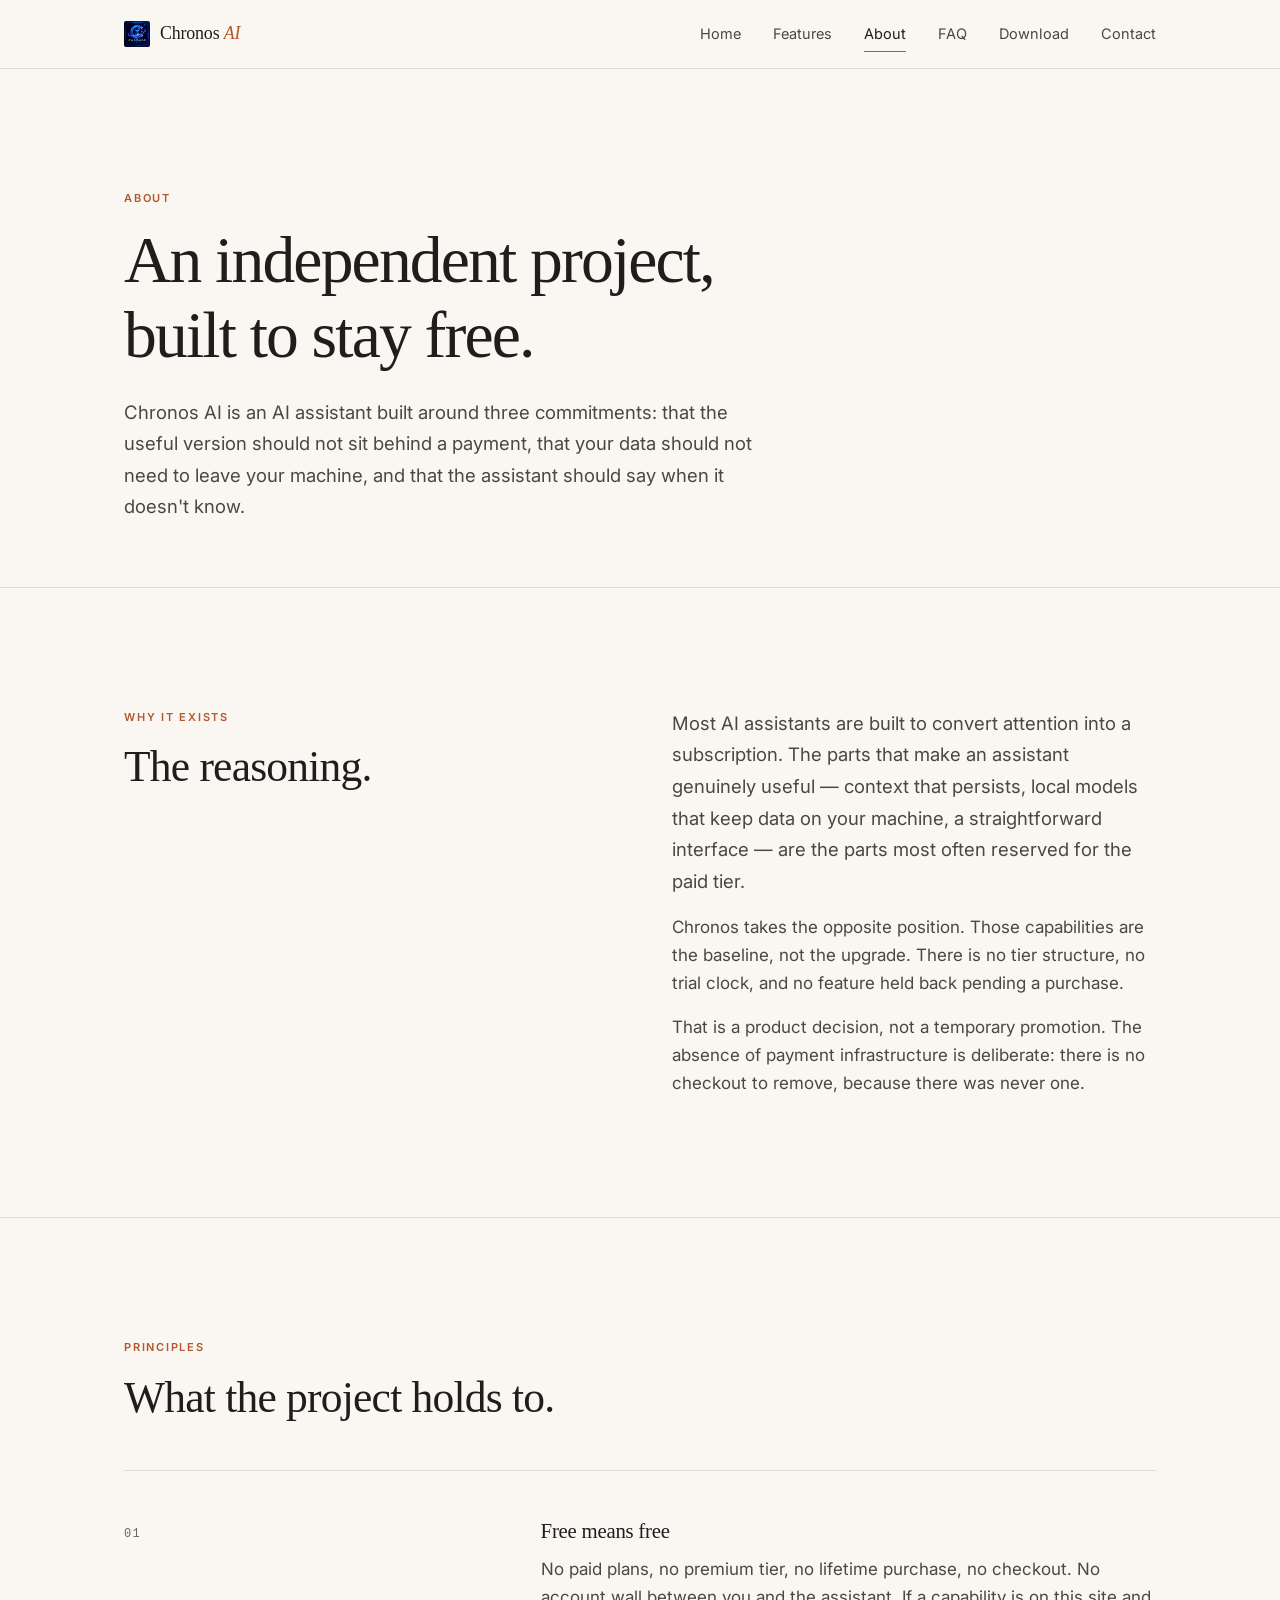
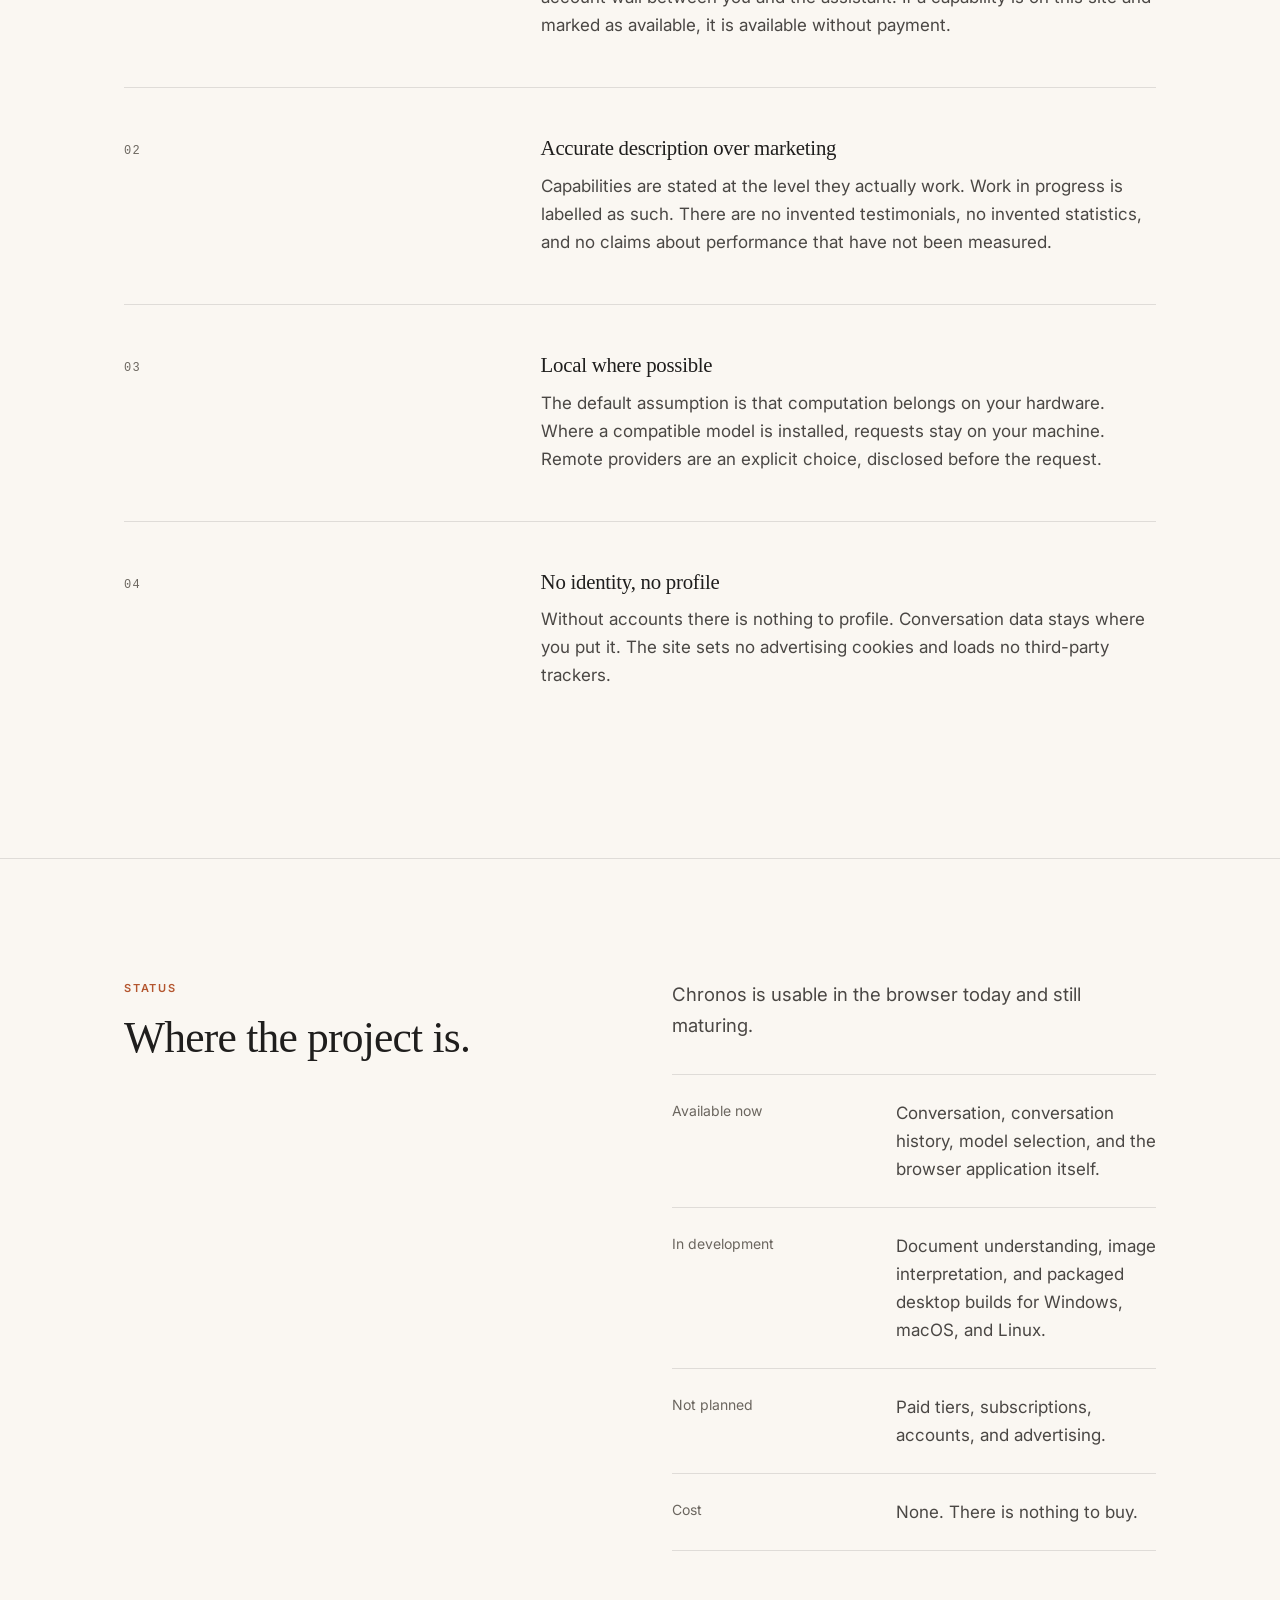
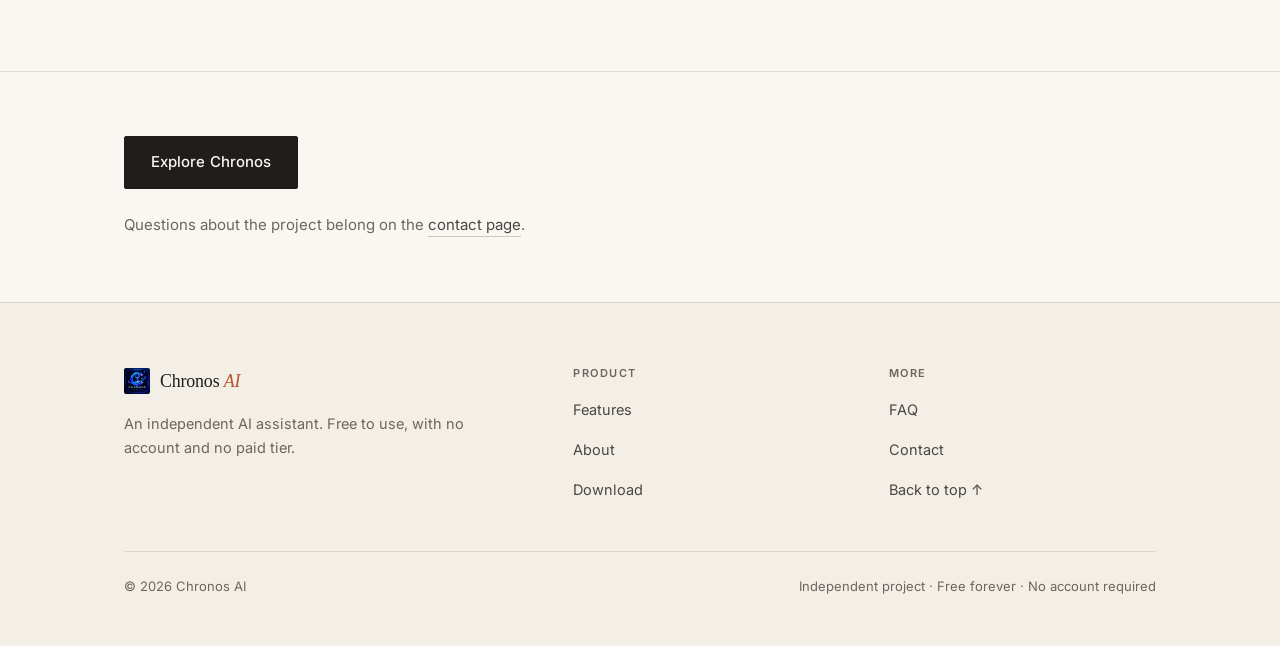
==== about.html @ 51631194 "Redesign the Chronos AI website Replace the dark dashboard styling with an editorial design system: " ====
<!doctype html>
<html lang="en">
<head>
<meta charset="utf-8">
<meta name="viewport" content="width=device-width, initial-scale=1">
<meta name="theme-color" content="#FAF7F2">
<meta name="description" content="Chronos AI is an independent AI assistant project: free to use, no account required, with local model support where hardware allows.">
<title>About — Chronos AI</title>
<link rel="icon" type="image/png" href="assets/chronos-web-logo.png">
<link rel="apple-touch-icon" sizes="180x180" href="assets/pwa/apple-touch-icon.png">
<link rel="preconnect" href="https://fonts.googleapis.com">
<link rel="preconnect" href="https://fonts.gstatic.com" crossorigin>
<link href="https://fonts.googleapis.com/css2?family=Inter:wght@400;500;600&display=swap" rel="stylesheet">
<link rel="stylesheet" href="styles.css">
</head>
<body>

<header class="site-header">
  <div class="header-inner">
    <a class="brand" href="index.html" aria-label="Chronos AI — home">
      <span class="brand-mark"><img src="assets/chronos-web-logo.png" alt=""></span>
      <span class="brand-name">Chronos <span>AI</span></span>
    </a>
    <button class="menu-toggle" id="menuToggle" type="button" aria-label="Open navigation" aria-expanded="false" aria-controls="nav">
      <span></span>
    </button>
    <nav class="nav" id="nav" aria-label="Primary">
      <a href="index.html">Home</a>
      <a href="features.html">Features</a>
      <a href="about.html" aria-current="page">About</a>
      <a href="faq.html">FAQ</a>
      <a href="download.html">Download</a>
      <a href="contact.html">Contact</a>
    </nav>
  </div>
</header>

<main>

  <section class="section" style="padding-bottom:var(--s8)">
    <div class="wrap">
      <span class="eyebrow">About</span>
      <h1 style="max-width:20ch">An independent project, built to stay free.</h1>
      <p class="lede" style="margin-top:var(--s5);max-width:54ch">Chronos AI is an AI assistant built around three commitments: that the useful version should not sit behind a payment, that your data should not need to leave your machine, and that the assistant should say when it doesn't know.</p>
    </div>
  </section>

  <hr class="rule">

  <section class="section">
    <div class="wrap">
      <div class="split">
        <div class="split-aside">
          <span class="eyebrow">Why it exists</span>
          <h2>The reasoning.</h2>
        </div>
        <div>
          <p class="lede">Most AI assistants are built to convert attention into a subscription. The parts that make an assistant genuinely useful — context that persists, local models that keep data on your machine, a straightforward interface — are the parts most often reserved for the paid tier.</p>
          <p>Chronos takes the opposite position. Those capabilities are the baseline, not the upgrade. There is no tier structure, no trial clock, and no feature held back pending a purchase.</p>
          <p>That is a product decision, not a temporary promotion. The absence of payment infrastructure is deliberate: there is no checkout to remove, because there was never one.</p>
        </div>
      </div>
    </div>
  </section>

  <hr class="rule">

  <section class="section">
    <div class="wrap">
      <span class="eyebrow">Principles</span>
      <h2>What the project holds to.</h2>

      <div class="features" style="margin-top:var(--s7)">
        <article class="feature">
          <span class="feature-index">01</span>
          <div>
            <h3>Free means free</h3>
            <p>No paid plans, no premium tier, no lifetime purchase, no checkout. No account wall between you and the assistant. If a capability is on this site and marked as available, it is available without payment.</p>
          </div>
        </article>

        <article class="feature">
          <span class="feature-index">02</span>
          <div>
            <h3>Accurate description over marketing</h3>
            <p>Capabilities are stated at the level they actually work. Work in progress is labelled as such. There are no invented testimonials, no invented statistics, and no claims about performance that have not been measured.</p>
          </div>
        </article>

        <article class="feature">
          <span class="feature-index">03</span>
          <div>
            <h3>Local where possible</h3>
            <p>The default assumption is that computation belongs on your hardware. Where a compatible model is installed, requests stay on your machine. Remote providers are an explicit choice, disclosed before the request.</p>
          </div>
        </article>

        <article class="feature">
          <span class="feature-index">04</span>
          <div>
            <h3>No identity, no profile</h3>
            <p>Without accounts there is nothing to profile. Conversation data stays where you put it. The site sets no advertising cookies and loads no third-party trackers.</p>
          </div>
        </article>
      </div>
    </div>
  </section>

  <hr class="rule">

  <section class="section">
    <div class="wrap">
      <div class="split">
        <div class="split-aside">
          <span class="eyebrow">Status</span>
          <h2>Where the project is.</h2>
        </div>
        <div>
          <p class="lede">Chronos is usable in the browser today and still maturing.</p>
          <dl class="specs" style="margin-top:var(--s6)">
            <div>
              <dt>Available now</dt>
              <dd>Conversation, conversation history, model selection, and the browser application itself.</dd>
            </div>
            <div>
              <dt>In development</dt>
              <dd>Document understanding, image interpretation, and packaged desktop builds for Windows, macOS, and Linux.</dd>
            </div>
            <div>
              <dt>Not planned</dt>
              <dd>Paid tiers, subscriptions, accounts, and advertising.</dd>
            </div>
            <div>
              <dt>Cost</dt>
              <dd>None. There is nothing to buy.</dd>
            </div>
          </dl>
        </div>
      </div>
    </div>
  </section>

  <hr class="rule">

  <section class="section-tight">
    <div class="wrap">
      <p style="margin-bottom:var(--s5)"><a class="btn" href="download.html">Explore Chronos</a></p>
      <p class="quiet" style="font-size:15px">Questions about the project belong on the <a class="link-quiet" href="contact.html">contact page</a>.</p>
    </div>
  </section>

</main>

<footer class="site-footer">
  <div class="wrap">
    <div class="footer-top">
      <div class="footer-about">
        <a class="brand" href="index.html">
          <span class="brand-mark"><img src="assets/chronos-web-logo.png" alt=""></span>
          <span class="brand-name">Chronos <span>AI</span></span>
        </a>
        <p>An independent AI assistant. Free to use, with no account and no paid tier.</p>
      </div>
      <div class="footer-col">
        <h2>Product</h2>
        <ul>
          <li><a href="features.html">Features</a></li>
          <li><a href="about.html">About</a></li>
          <li><a href="download.html">Download</a></li>
        </ul>
      </div>
      <div class="footer-col">
        <h2>More</h2>
        <ul>
          <li><a href="faq.html">FAQ</a></li>
          <li><a href="contact.html">Contact</a></li>
          <li><a href="index.html">Back to top ↑</a></li>
        </ul>
      </div>
    </div>
    <div class="footer-bottom">
      <span>© <span id="year">2026</span> Chronos AI</span>
      <span>Independent project · Free forever · No account required</span>
    </div>
  </div>
</footer>

<script src="script.js"></script>
</body>
</html>
---- styles.css ----
/* ============================================================
   Chronos AI — editorial design system
   Warm paper palette, serif display type, restrained accents.
   ============================================================ */

:root{
  /* surfaces */
  --paper:#FAF7F2;
  --paper-2:#F3EEE6;
  --paper-3:#EDE7DC;
  --ink:#1F1E1D;
  --ink-2:#4A4744;
  --ink-3:#6B665F;   /* 5.3:1 on paper, 4.9:1 on paper-2 */
  --line:rgba(31,30,29,.12);
  --line-2:rgba(31,30,29,.22);

  /* accent */
  --accent:#B4562F;
  --accent-2:#98462A;
  --accent-soft:rgba(180,86,47,.10);

  /* type */
  --serif:"Iowan Old Style","Palatino Linotype",Palatino,Georgia,"Times New Roman",serif;
  --sans:"Inter",-apple-system,BlinkMacSystemFont,"Segoe UI",Roboto,Helvetica,Arial,sans-serif;
  --mono:ui-monospace,SFMono-Regular,Menlo,Consolas,monospace;

  /* rhythm */
  --s1:4px; --s2:8px; --s3:12px; --s4:16px; --s5:24px;
  --s6:32px; --s7:48px; --s8:64px; --s9:88px; --s10:120px;

  /* layout */
  --measure:640px;
  --wide:1080px;
  --radius:2px;
  --ease:cubic-bezier(.2,.6,.2,1);
}

*,*::before,*::after{box-sizing:border-box}

html{
  -webkit-text-size-adjust:100%;
  scroll-behavior:smooth;
  scroll-padding-top:96px;
}

body{
  margin:0;
  background:var(--paper);
  color:var(--ink);
  font-family:var(--sans);
  font-size:17px;
  line-height:1.65;
  -webkit-font-smoothing:antialiased;
  -moz-osx-font-smoothing:grayscale;
  text-rendering:optimizeLegibility;
  display:flex;
  flex-direction:column;
  min-height:100vh;
}

main{flex:1 0 auto}

img,svg{max-width:100%;display:block}
button{font:inherit;color:inherit}

a{color:inherit;text-decoration:none}

::selection{background:var(--accent-soft)}

:focus-visible{outline:2px solid var(--accent);outline-offset:3px;border-radius:var(--radius)}

/* ---------- type ---------- */

h1,h2,h3,h4{
  font-family:var(--serif);
  font-weight:400;
  letter-spacing:-.018em;
  line-height:1.14;
  margin:0;
  color:var(--ink);
}

h1{font-size:clamp(2.35rem,5.2vw,4.1rem);letter-spacing:-.028em}
h2{font-size:clamp(1.85rem,3.4vw,2.75rem)}
h3{font-size:1.3rem;letter-spacing:-.012em}
h4{font-size:1.05rem;letter-spacing:-.008em}

p{margin:0 0 var(--s4);color:var(--ink-2);max-width:var(--measure)}
p:last-child{margin-bottom:0}

.lede{font-size:1.16rem;line-height:1.7;color:var(--ink-2)}

.eyebrow{
  font-family:var(--sans);
  font-size:11px;
  font-weight:600;
  letter-spacing:.16em;
  text-transform:uppercase;
  color:var(--accent);
  margin:0 0 var(--s4);
  display:block;
}

em,.accent{font-style:normal;color:var(--accent)}
.quiet{color:var(--ink-3)}

/* ---------- shell ---------- */

.wrap{width:100%;max-width:var(--wide);margin:0 auto;padding:0 var(--s5)}
.measure{max-width:var(--measure)}

.sr-only{
  position:absolute;width:1px;height:1px;padding:0;margin:-1px;
  overflow:hidden;clip:rect(0,0,0,0);white-space:nowrap;border:0;
}

.section{padding:var(--s10) 0}
.section-tight{padding:var(--s8) 0}

.rule{height:1px;background:var(--line);border:0;margin:0}

/* ---------- header ---------- */

.site-header{
  position:sticky;top:0;z-index:60;
  background:rgba(250,247,242,.86);
  -webkit-backdrop-filter:saturate(140%) blur(12px);
  backdrop-filter:saturate(140%) blur(12px);
  border-bottom:1px solid var(--line);
}

.header-inner{
  max-width:var(--wide);margin:0 auto;padding:0 var(--s5);
  height:68px;display:flex;align-items:center;justify-content:space-between;gap:var(--s5);
}

.brand{display:inline-flex;align-items:center;gap:10px;font-size:16px;letter-spacing:-.01em}
.brand-mark{
  width:26px;height:26px;border-radius:var(--radius);overflow:hidden;
  background:var(--ink);flex:0 0 auto;
}
.brand-mark img{width:100%;height:100%;object-fit:cover}
.brand-name{font-family:var(--serif);font-size:1.12rem;letter-spacing:-.01em}
.brand-name span{color:var(--accent);font-style:italic}

.nav{display:flex;align-items:center;gap:var(--s6)}
.nav a{
  font-size:14.5px;color:var(--ink-2);
  padding:6px 0;position:relative;transition:color .25s var(--ease);
}
.nav a::after{
  content:"";position:absolute;left:0;right:0;bottom:0;height:1px;
  background:var(--accent);transform:scaleX(0);transform-origin:left;
  transition:transform .3s var(--ease);
}
.nav a:hover{color:var(--ink)}
.nav a:hover::after,.nav a[aria-current="page"]::after{transform:scaleX(1)}
.nav a[aria-current="page"]{color:var(--ink)}

.menu-toggle{
  display:none;background:none;border:1px solid var(--line-2);border-radius:var(--radius);
  width:40px;height:36px;align-items:center;justify-content:center;cursor:pointer;
  transition:border-color .25s var(--ease),background .25s var(--ease);
}
.menu-toggle:hover{border-color:var(--ink-3);background:var(--paper-2)}
.menu-toggle span{display:block;width:16px;height:1px;background:var(--ink);position:relative}
.menu-toggle span::before,.menu-toggle span::after{
  content:"";position:absolute;left:0;width:16px;height:1px;background:var(--ink);
}
.menu-toggle span::before{top:-5px}
.menu-toggle span::after{top:5px}

/* ---------- hero ---------- */

.hero{padding:var(--s10) 0 var(--s9);border-bottom:1px solid var(--line)}
.hero-inner{max-width:var(--wide);margin:0 auto;padding:0 var(--s5)}
.hero h1{max-width:19ch;margin-bottom:var(--s5)}
.hero .lede{max-width:52ch;margin-bottom:var(--s8)}
.hero-actions{display:flex;flex-wrap:wrap;gap:var(--s4);align-items:center}
.hero-meta{
  margin-top:var(--s8);padding-top:var(--s5);border-top:1px solid var(--line);
  display:flex;flex-wrap:wrap;gap:var(--s6);font-size:14px;color:var(--ink-3);
}

/* ---------- buttons ---------- */

.btn{
  display:inline-flex;align-items:center;gap:10px;
  padding:13px 26px;border-radius:var(--radius);
  font-size:15px;font-weight:500;letter-spacing:.005em;
  border:1px solid var(--ink);background:var(--ink);color:var(--paper);
  cursor:pointer;transition:background .3s var(--ease),border-color .3s var(--ease),transform .3s var(--ease);
}
.btn:hover{background:var(--accent);border-color:var(--accent);transform:translateY(-1px)}

.btn-quiet{
  background:transparent;color:var(--ink);border-color:var(--line-2);
}
.btn-quiet:hover{background:var(--paper-2);border-color:var(--ink);color:var(--ink);transform:translateY(-1px)}

.btn[aria-disabled="true"],.btn-quiet[aria-disabled="true"]{
  opacity:.45;cursor:not-allowed;transform:none;
}
.btn[aria-disabled="true"]:hover{background:var(--ink);border-color:var(--ink)}
.btn-quiet[aria-disabled="true"]:hover{background:transparent;border-color:var(--line-2);color:var(--ink)}

.link-quiet{
  font-size:15px;color:var(--ink-2);border-bottom:1px solid var(--line-2);
  padding-bottom:2px;transition:color .25s var(--ease),border-color .25s var(--ease);
}
.link-quiet:hover{color:var(--accent);border-color:var(--accent)}

/* ---------- grids ---------- */

.grid{display:grid;gap:var(--s5)}
.grid-2{grid-template-columns:repeat(2,minmax(0,1fr))}
.grid-3{grid-template-columns:repeat(3,minmax(0,1fr))}

.split{
  display:grid;grid-template-columns:minmax(0,1fr) minmax(0,1fr);
  gap:var(--s8);align-items:start;
}
.split-aside{max-width:34ch}

/* ---------- feature blocks (no cards, editorial rules) ---------- */

.features{border-top:1px solid var(--line)}
.feature{
  display:grid;grid-template-columns:minmax(0,1fr) minmax(0,1.6fr);
  gap:var(--s6);padding:var(--s7) 0;border-bottom:1px solid var(--line);
}
.feature:last-child{border-bottom:0}
.feature h3{margin-bottom:var(--s3)}
.feature p{max-width:60ch}
.feature-index{
  font-family:var(--mono);font-size:12px;letter-spacing:.1em;color:var(--ink-3);
  padding-top:6px;
}

/* ---------- quiet panel (single bordered block, not a card grid) ---------- */

.panel{
  border:1px solid var(--line);border-radius:var(--radius);
  padding:var(--s7);background:var(--paper);
}
.panel-2{background:var(--paper-2);border-color:var(--line-2)}

/* ---------- steps ---------- */

.steps{list-style:none;margin:0;padding:0;border-top:1px solid var(--line)}
.steps li{
  display:grid;grid-template-columns:56px minmax(0,1fr);
  gap:var(--s5);padding:var(--s6) 0;border-bottom:1px solid var(--line);
}
.step-num{
  font-family:var(--mono);font-size:12px;color:var(--accent);
  letter-spacing:.08em;padding-top:5px;
}
.steps h3{margin-bottom:var(--s2)}
.steps p{max-width:58ch}

/* ---------- faq ---------- */

.faq{border-top:1px solid var(--line)}
.faq details{border-bottom:1px solid var(--line)}
.faq summary{
  cursor:pointer;list-style:none;padding:var(--s5) 0;
  font-size:1.06rem;font-family:var(--serif);color:var(--ink);
  display:flex;justify-content:space-between;align-items:baseline;gap:var(--s5);
}
.faq summary::-webkit-details-marker{display:none}
.faq summary::after{
  content:"+";font-family:var(--sans);font-size:18px;color:var(--ink-3);
  transition:transform .3s var(--ease),color .3s var(--ease);flex:0 0 auto;
}
.faq details[open] summary::after{content:"–";color:var(--accent)}
.faq details p{padding:0 0 var(--s5);max-width:64ch}
.faq details[open] summary{color:var(--accent)}

/* ---------- dl spec list ---------- */

.specs{display:grid;gap:0;margin:0;border-top:1px solid var(--line)}
.specs > div{
  display:grid;grid-template-columns:200px minmax(0,1fr);
  gap:var(--s5);padding:var(--s5) 0;border-bottom:1px solid var(--line);
}
.specs dt{font-size:14px;color:var(--ink-3);margin:0}
.specs dd{margin:0;color:var(--ink-2);max-width:56ch}

/* ---------- download / platform list ---------- */

.platforms{list-style:none;margin:0;padding:0;border-top:1px solid var(--line)}
.platforms li{
  display:grid;grid-template-columns:minmax(0,1fr) auto;
  gap:var(--s5);align-items:baseline;
  padding:var(--s5) 0;border-bottom:1px solid var(--line);
}
.platforms h3{margin:0 0 2px}
.platforms p{margin:0;font-size:15px;color:var(--ink-3)}
.status{
  font-family:var(--mono);font-size:11px;letter-spacing:.1em;text-transform:uppercase;
  color:var(--ink-3);white-space:nowrap;
}
.status-soon{color:var(--accent)}

/* ---------- footer ---------- */

.site-footer{
  border-top:1px solid var(--line);
  background:var(--paper-2);
  padding:var(--s8) 0 var(--s7);
  margin-top:auto;
}

.footer-top{
  display:grid;grid-template-columns:minmax(0,1.5fr) repeat(2,minmax(0,1fr));
  gap:var(--s7);
}
.footer-about{max-width:32ch}
.footer-about .brand{margin-bottom:var(--s4)}
.footer-about p{font-size:14.5px;color:var(--ink-3)}

.footer-col h2{
  font-family:var(--sans);font-size:11px;font-weight:600;
  letter-spacing:.14em;text-transform:uppercase;color:var(--ink-3);margin-bottom:var(--s4);
}
.footer-col ul{list-style:none;margin:0;padding:0;display:grid;gap:var(--s3)}
.footer-col a{font-size:14.5px;color:var(--ink-2);transition:color .25s var(--ease)}
.footer-col a:hover{color:var(--accent)}

.footer-bottom{
  margin-top:var(--s7);padding-top:var(--s5);border-top:1px solid var(--line);
  display:flex;justify-content:space-between;flex-wrap:wrap;gap:var(--s3);
  font-size:13px;color:var(--ink-3);
}

/* ---------- install hint ---------- */

.install-link{
  background:none;border:1px solid var(--line-2);border-radius:var(--radius);
  padding:10px 16px;font-size:14px;cursor:pointer;
  transition:border-color .25s var(--ease),background .25s var(--ease);
}
.install-link:hover{border-color:var(--ink);background:var(--paper)}
.install-help{
  margin-top:var(--s4);padding:var(--s4) var(--s5);
  border:1px solid var(--line);border-radius:var(--radius);
  font-size:14px;color:var(--ink-3);max-width:44ch;
}
.install-help p{margin-bottom:var(--s3)}
.install-help-dismiss{
  background:none;border:0;padding:0;font-size:13px;color:var(--accent);
  cursor:pointer;border-bottom:1px solid currentColor;
}

/* ---------- responsive ---------- */

@media (max-width:900px){
  :root{--s10:88px;--s9:64px;--s8:56px;--s7:40px}
  .nav{gap:var(--s5)}
  .split{grid-template-columns:1fr;gap:var(--s7)}
  .grid-3{grid-template-columns:repeat(2,minmax(0,1fr))}
  .footer-top{grid-template-columns:1fr 1fr;gap:var(--s6)}
  .footer-about{grid-column:1/-1}
}

@media (max-width:680px){
  :root{--s10:64px;--s9:48px}
  body{font-size:16.5px}
  .wrap,.header-inner,.hero-inner{padding-left:var(--s4);padding-right:var(--s4)}
  .nav{
    display:none;position:absolute;top:68px;left:0;right:0;
    flex-direction:column;align-items:stretch;gap:0;
    background:var(--paper);border-bottom:1px solid var(--line);
    padding:var(--s4) var(--s4) var(--s5);
  }
  .nav.open{display:flex}
  .nav a{padding:var(--s3) 0;border-bottom:1px solid var(--line);font-size:15px}
  .nav a:last-child{border-bottom:0}
  .nav a::after{display:none}
  .menu-toggle{display:inline-flex}
  .grid-2,.grid-3{grid-template-columns:1fr}
  .feature{grid-template-columns:1fr;gap:var(--s3);padding:var(--s6) 0}
  .feature-index{padding-top:0}
  .steps li{grid-template-columns:1fr;gap:var(--s2)}
  .specs > div{grid-template-columns:1fr;gap:var(--s2)}
  .platforms li{grid-template-columns:1fr;gap:var(--s2)}
  .footer-top{grid-template-columns:1fr}
  .footer-bottom{flex-direction:column;align-items:flex-start}
  .hero-actions .btn{width:100%;justify-content:center}
}

@media (prefers-reduced-motion:reduce){
  html{scroll-behavior:auto}
  *,*::before,*::after{animation-duration:.01ms!important;transition-duration:.01ms!important}
}
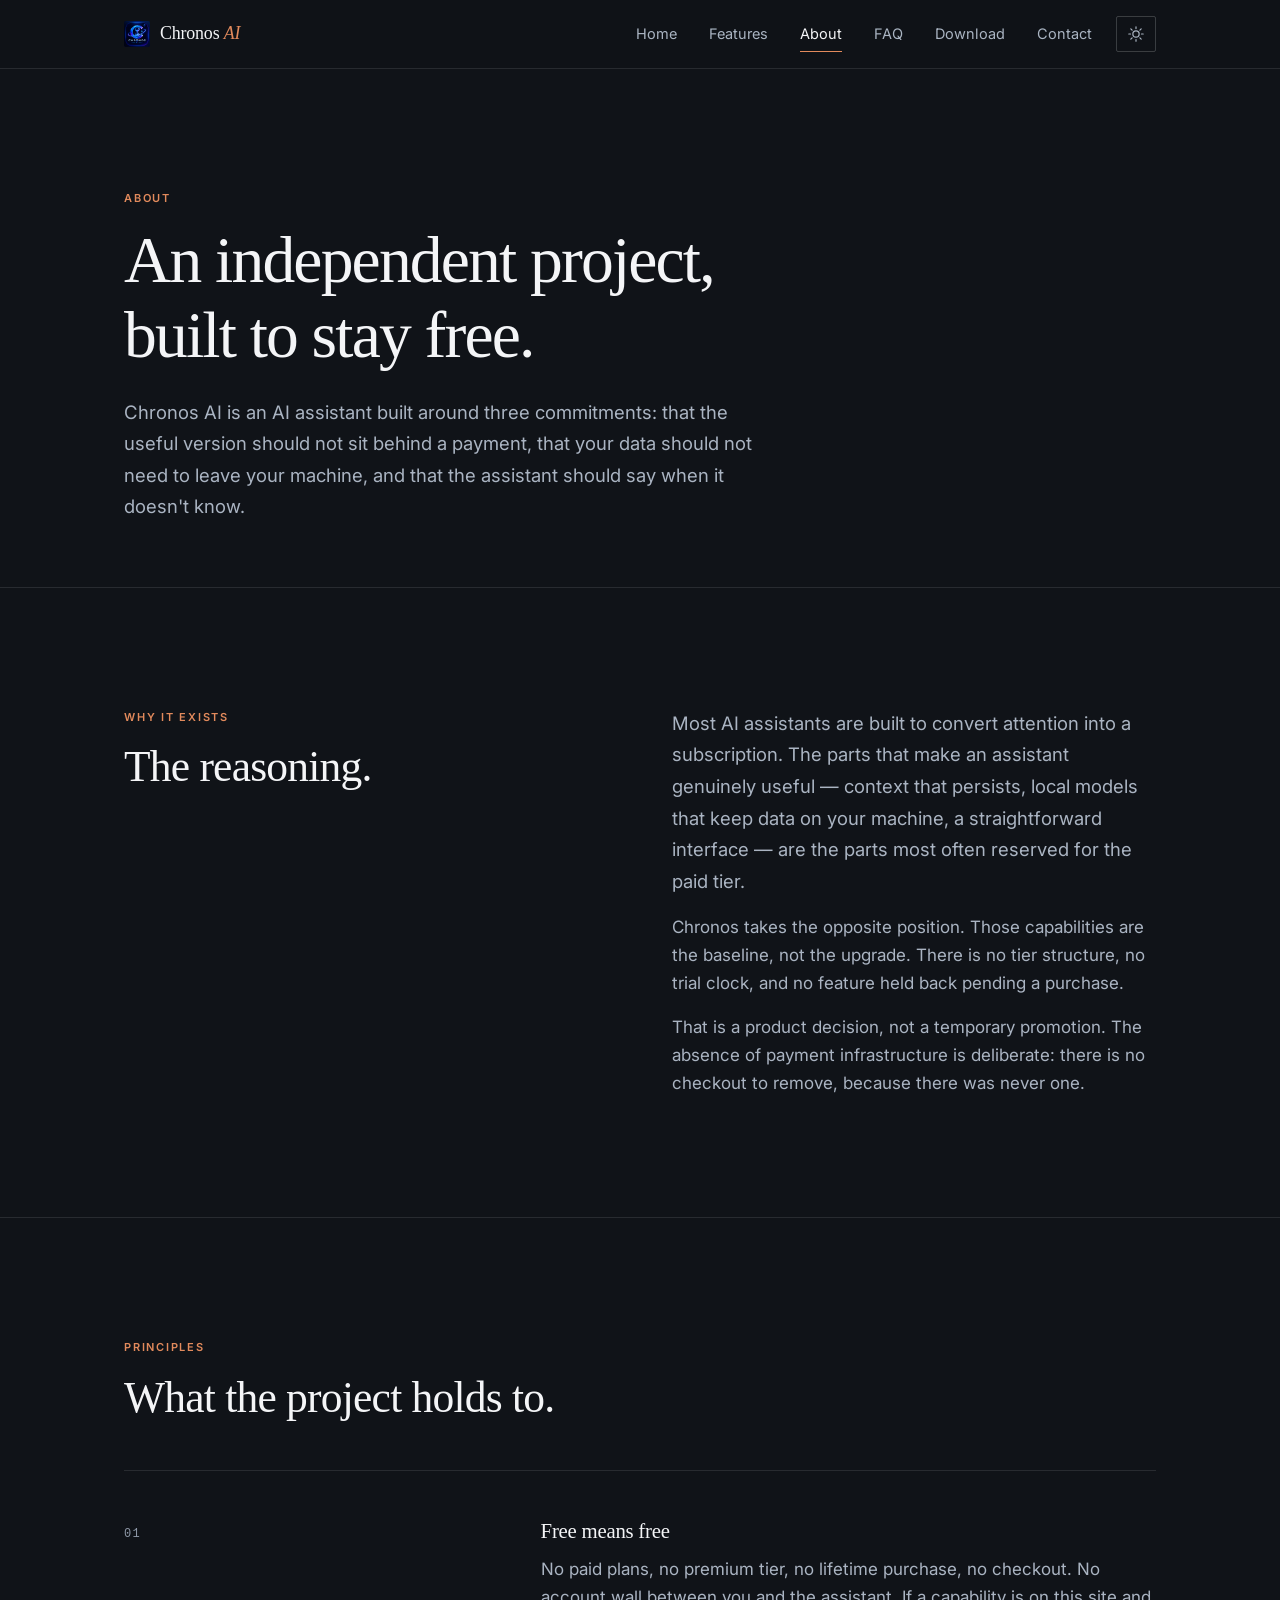
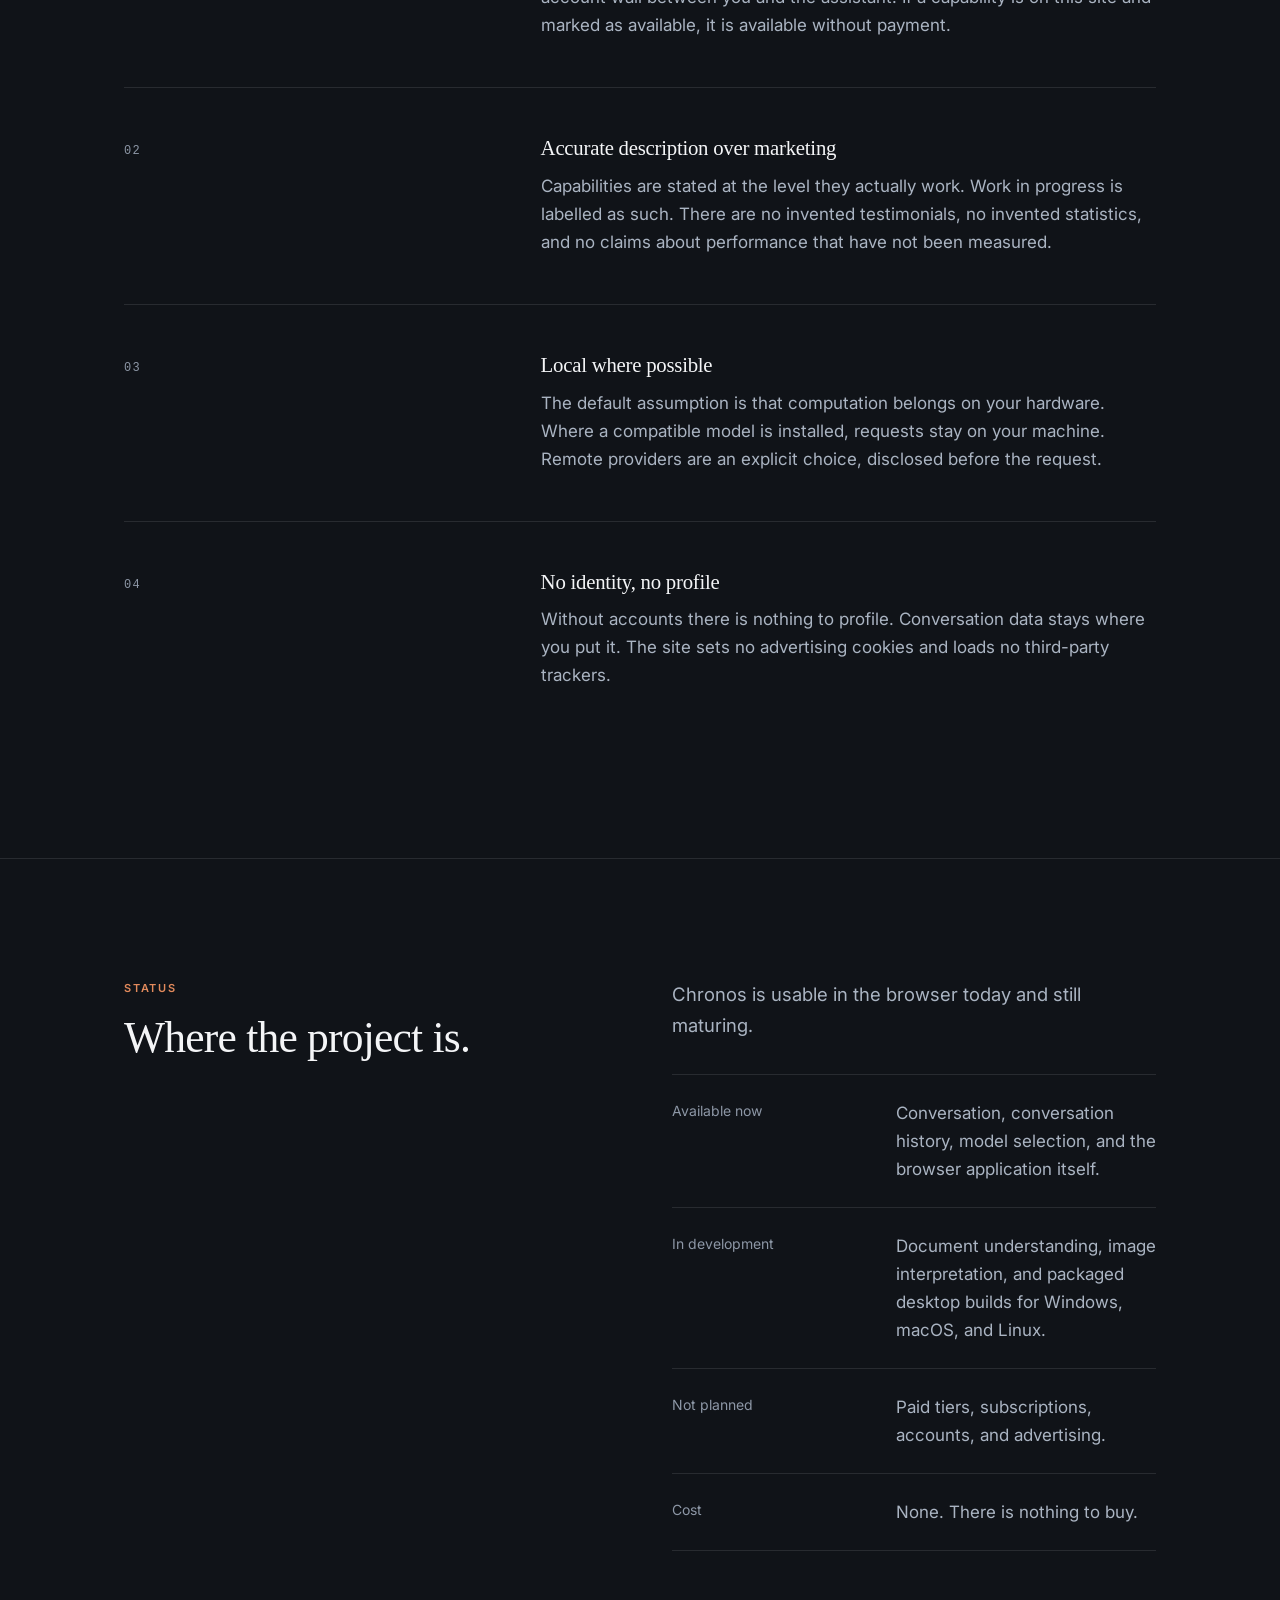
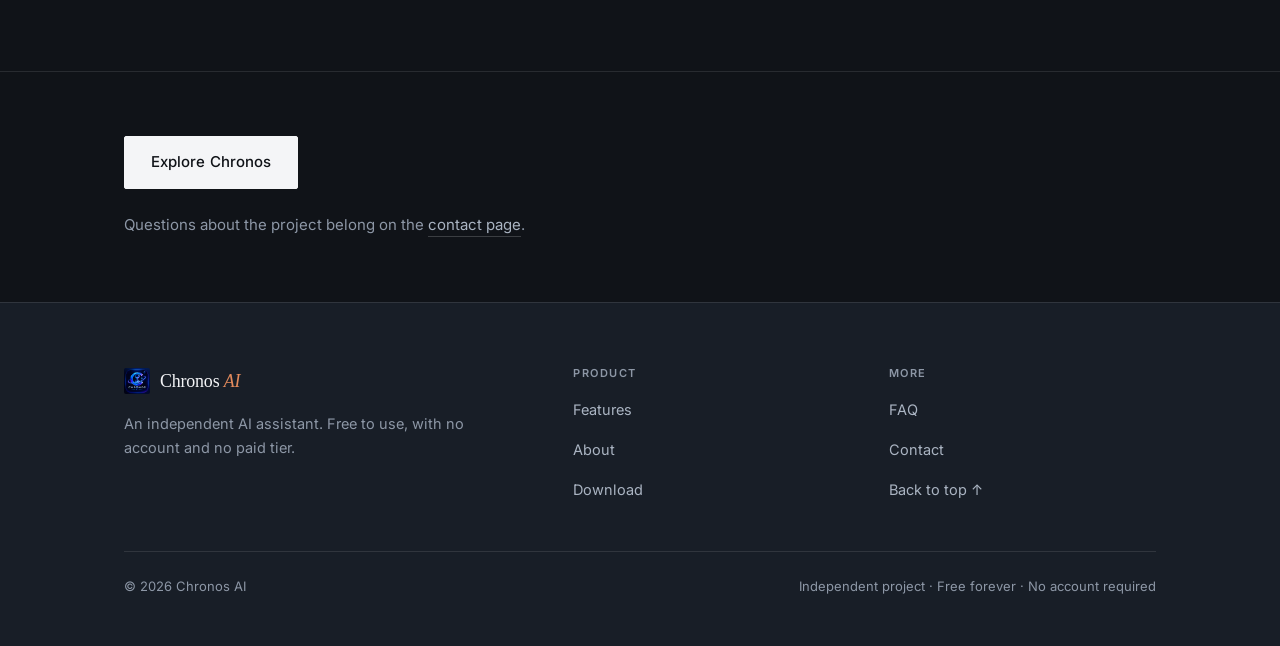
==== commit 8579c1d7: "Add global dark and light themes" ====
--- a/about.html
+++ b/about.html
@@ -1,9 +1,10 @@
 <!doctype html>
-<html lang="en">
+<html lang="en" data-theme="dark">
 <head>
 <meta charset="utf-8">
 <meta name="viewport" content="width=device-width, initial-scale=1">
-<meta name="theme-color" content="#FAF7F2">
+<meta name="theme-color" content="#101318">
+<script>(function(){try{var t=localStorage.getItem('chronos-ai-theme');document.documentElement.setAttribute('data-theme',t==='light'?'light':'dark');}catch(e){document.documentElement.setAttribute('data-theme','dark');}})();</script>
 <meta name="description" content="Chronos AI is an independent AI assistant project: free to use, no account required, with local model support where hardware allows.">
 <title>About — Chronos AI</title>
 <link rel="icon" type="image/png" href="assets/chronos-web-logo.png">
@@ -21,9 +22,6 @@
       <span class="brand-mark"><img src="assets/chronos-web-logo.png" alt=""></span>
       <span class="brand-name">Chronos <span>AI</span></span>
     </a>
-    <button class="menu-toggle" id="menuToggle" type="button" aria-label="Open navigation" aria-expanded="false" aria-controls="nav">
-      <span></span>
-    </button>
     <nav class="nav" id="nav" aria-label="Primary">
       <a href="index.html">Home</a>
       <a href="features.html">Features</a>
@@ -32,6 +30,22 @@
       <a href="download.html">Download</a>
       <a href="contact.html">Contact</a>
     </nav>
+    <div class="header-actions">
+      <button class="theme-toggle" id="themeToggle" type="button" aria-label="Dark mode" aria-pressed="true" title="Switch to light mode">
+        <svg class="theme-icon theme-icon-sun" viewBox="0 0 24 24" width="18" height="18" aria-hidden="true" focusable="false">
+          <circle cx="12" cy="12" r="4.2" fill="none" stroke="currentColor" stroke-width="1.6"/>
+          <g stroke="currentColor" stroke-width="1.6" stroke-linecap="round">
+            <path d="M12 2.4v2.3M12 19.3v2.3M2.4 12h2.3M19.3 12h2.3M5.1 5.1l1.7 1.7M17.2 17.2l1.7 1.7M18.9 5.1l-1.7 1.7M6.8 17.2l-1.7 1.7"/>
+          </g>
+        </svg>
+        <svg class="theme-icon theme-icon-moon" viewBox="0 0 24 24" width="18" height="18" aria-hidden="true" focusable="false">
+          <path d="M20.4 14.7A8.6 8.6 0 1 1 9.3 3.6a7 7 0 0 0 11.1 11.1z" fill="none" stroke="currentColor" stroke-width="1.6" stroke-linejoin="round"/>
+        </svg>
+      </button>
+      <button class="menu-toggle" id="menuToggle" type="button" aria-label="Open navigation" aria-expanded="false" aria-controls="nav">
+        <span></span>
+      </button>
+    </div>
   </div>
 </header>
 
--- a/styles.css
+++ b/styles.css
@@ -13,6 +13,7 @@
   --ink-3:#6B665F;   /* 5.3:1 on paper, 4.9:1 on paper-2 */
   --line:rgba(31,30,29,.12);
   --line-2:rgba(31,30,29,.22);
+  --header-bg:rgba(250,247,242,.86);
 
   /* accent */
   --accent:#B4562F;
@@ -33,6 +34,28 @@
   --wide:1080px;
   --radius:2px;
   --ease:cubic-bezier(.2,.6,.2,1);
+
+  color-scheme:light;
+}
+
+/* ---------- dark theme ---------- */
+
+[data-theme="dark"]{
+  --paper:#101318;
+  --paper-2:#181E27;
+  --paper-3:#202936;
+  --ink:#F4F5F7;
+  --ink-2:#AAB4C2;
+  --ink-3:#8D97A6;   /* 5.0:1 on paper-2, 4.97:1 on paper-3 */
+  --line:rgba(255,255,255,.10);
+  --line-2:rgba(255,255,255,.18);
+  --header-bg:rgba(16,19,24,.86);
+
+  --accent:#E28A5C;  /* terracotta lifted for dark contrast */
+  --accent-2:#C9764B;
+  --accent-soft:rgba(226,138,92,.14);
+
+  color-scheme:dark;
 }
 
 *,*::before,*::after{box-sizing:border-box}
@@ -123,7 +146,7 @@
 
 .site-header{
   position:sticky;top:0;z-index:60;
-  background:rgba(250,247,242,.86);
+  background:var(--header-bg);
   -webkit-backdrop-filter:saturate(140%) blur(12px);
   backdrop-filter:saturate(140%) blur(12px);
   border-bottom:1px solid var(--line);
@@ -131,8 +154,10 @@
 
 .header-inner{
   max-width:var(--wide);margin:0 auto;padding:0 var(--s5);
-  height:68px;display:flex;align-items:center;justify-content:space-between;gap:var(--s5);
-}
+  height:68px;display:flex;align-items:center;gap:var(--s5);
+}
+
+.header-actions{display:flex;align-items:center;gap:var(--s3)}
 
 .brand{display:inline-flex;align-items:center;gap:10px;font-size:16px;letter-spacing:-.01em}
 .brand-mark{
@@ -143,7 +168,7 @@
 .brand-name{font-family:var(--serif);font-size:1.12rem;letter-spacing:-.01em}
 .brand-name span{color:var(--accent);font-style:italic}
 
-.nav{display:flex;align-items:center;gap:var(--s6)}
+.nav{display:flex;align-items:center;gap:var(--s6);margin-left:auto}
 .nav a{
   font-size:14.5px;color:var(--ink-2);
   padding:6px 0;position:relative;transition:color .25s var(--ease);
@@ -169,6 +194,21 @@
 }
 .menu-toggle span::before{top:-5px}
 .menu-toggle span::after{top:5px}
+
+/* ---------- theme switcher ---------- */
+
+.theme-toggle{
+  display:inline-flex;align-items:center;justify-content:center;
+  width:40px;height:36px;padding:0;flex:0 0 auto;
+  background:none;border:1px solid var(--line-2);border-radius:var(--radius);
+  color:var(--ink-2);cursor:pointer;
+  transition:border-color .25s var(--ease),background .25s var(--ease),color .25s var(--ease);
+}
+.theme-toggle:hover{border-color:var(--ink-3);background:var(--paper-2);color:var(--ink)}
+.theme-toggle .theme-icon{display:none;width:18px;height:18px}
+.theme-toggle .theme-icon-sun{display:block}
+[data-theme="light"] .theme-toggle .theme-icon-sun{display:none}
+[data-theme="light"] .theme-toggle .theme-icon-moon{display:block}
 
 /* ---------- hero ---------- */
 
@@ -379,6 +419,9 @@
   .nav a:last-child{border-bottom:0}
   .nav a::after{display:none}
   .menu-toggle{display:inline-flex}
+  .header-actions{margin-left:auto}
+  .theme-toggle{width:44px;height:44px}
+  .theme-toggle .theme-icon{width:20px;height:20px}
   .grid-2,.grid-3{grid-template-columns:1fr}
   .feature{grid-template-columns:1fr;gap:var(--s3);padding:var(--s6) 0}
   .feature-index{padding-top:0}
